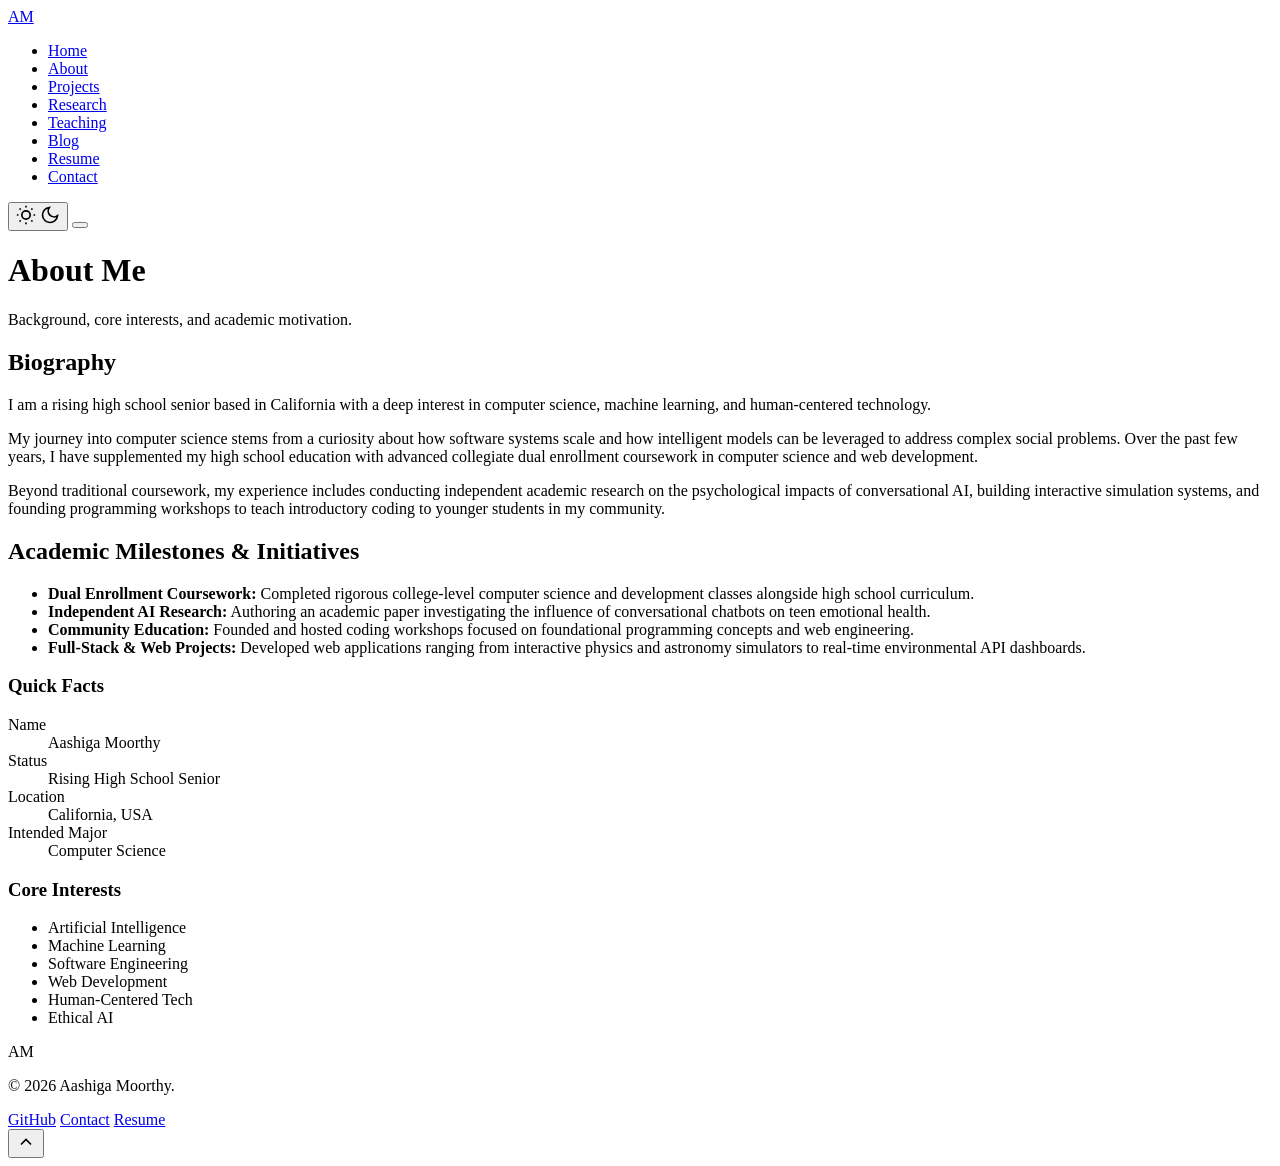
==== about.html @ 973a9c01 "Add About page with biography and academic details This file contains the HTML structure for the Abo" ====
<!DOCTYPE html>
<html lang="en" data-theme="light">
<head>
    <meta charset="UTF-8">
    <meta name="viewport" content="width=device-width, initial-scale=1.0">
    <title>About | Aashiga Moorthy</title>
    <meta name="description" content="Biography and academic background of Aashiga Moorthy, a rising high school senior interested in CS, AI, and Software Engineering.">
    <link rel="preconnect" href="https://fonts.googleapis.com">
    <link rel="preconnect" href="https://fonts.gstatic.com" crossorigin>
    <link href="https://fonts.googleapis.com/css2?family=Inter:wght@300;400;500;600;700&family=JetBrains+Mono:wght@400;500&display=swap" rel="stylesheet">
    <link rel="stylesheet" href="css/style.css">
</head>
<body>
    <div id="loader" class="loader-overlay"><div class="spinner"></div></div>

    <header class="navbar-header">
        <nav class="navbar" aria-label="Main Navigation">
            <a href="index.html" class="nav-logo" aria-label="Aashiga Moorthy Home"><span class="logo-box">AM</span></a>
            <div class="nav-menu" id="navMenu">
                <ul class="nav-list">
                    <li><a href="index.html" class="nav-link">Home</a></li>
                    <li><a href="about.html" class="nav-link active">About</a></li>
                    <li><a href="projects.html" class="nav-link">Projects</a></li>
                    <li><a href="research.html" class="nav-link">Research</a></li>
                    <li><a href="teaching.html" class="nav-link">Teaching</a></li>
                    <li><a href="blog.html" class="nav-link">Blog</a></li>
                    <li><a href="resume.pdf" class="nav-link btn-secondary-nav" target="_blank" rel="noopener">Resume</a></li>
                    <li><a href="contact.html" class="nav-link">Contact</a></li>
                </ul>
            </div>
            <div class="nav-controls">
                <button id="themeToggle" class="theme-toggle" aria-label="Toggle dark and light mode">
                    <svg class="sun-icon" viewBox="0 0 24 24" width="20" height="20" fill="none" stroke="currentColor" stroke-width="2"><circle cx="12" cy="12" r="5"/><path d="M12 1v2M12 21v2M4.22 4.22l1.42 1.42M18.36 18.36l1.42 1.42M1 12h2M21 12h2M4.22 19.78l1.42-1.42M18.36 5.64l1.42-1.42"/></svg>
                    <svg class="moon-icon" viewBox="0 0 24 24" width="20" height="20" fill="none" stroke="currentColor" stroke-width="2"><path d="M21 12.79A9 9 0 1 1 11.21 3 7 7 0 0 0 21 12.79z"/></svg>
                </button>
                <button class="hamburger" id="hamburger" aria-label="Toggle navigation menu"><span class="bar"></span><span class="bar"></span><span class="bar"></span></button>
            </div>
        </nav>
    </header>

    <main id="main-content" class="section">
        <div class="container">
            <header class="page-header scroll-reveal">
                <h1 class="page-title">About Me</h1>
                <p class="page-subtitle">Background, core interests, and academic motivation.</p>
            </header>

            <div class="about-grid">
                <div class="about-main scroll-reveal">
                    <h2>Biography</h2>
                    <p class="lead">I am a rising high school senior based in California with a deep interest in computer science, machine learning, and human-centered technology.</p>
                    <p>My journey into computer science stems from a curiosity about how software systems scale and how intelligent models can be leveraged to address complex social problems. Over the past few years, I have supplemented my high school education with advanced collegiate dual enrollment coursework in computer science and web development.</p>
                    <p>Beyond traditional coursework, my experience includes conducting independent academic research on the psychological impacts of conversational AI, building interactive simulation systems, and founding programming workshops to teach introductory coding to younger students in my community.</p>

                    <div class="divider-line"></div>

                    <h2>Academic Milestones & Initiatives</h2>
                    <ul class="custom-list">
                        <li><strong>Dual Enrollment Coursework:</strong> Completed rigorous college-level computer science and development classes alongside high school curriculum.</li>
                        <li><strong>Independent AI Research:</strong> Authoring an academic paper investigating the influence of conversational chatbots on teen emotional health.</li>
                        <li><strong>Community Education:</strong> Founded and hosted coding workshops focused on foundational programming concepts and web engineering.</li>
                        <li><strong>Full-Stack & Web Projects:</strong> Developed web applications ranging from interactive physics and astronomy simulators to real-time environmental API dashboards.</li>
                    </ul>
                </div>

                <div class="about-sidebar scroll-reveal">
                    <div class="card meta-card">
                        <h3>Quick Facts</h3>
                        <dl class="meta-list">
                            <dt>Name</dt><dd>Aashiga Moorthy</dd>
                            <dt>Status</dt><dd>Rising High School Senior</dd>
                            <dt>Location</dt><dd>California, USA</dd>
                            <dt>Intended Major</dt><dd>Computer Science</dd>
                        </dl>
                    </div>

                    <div class="card meta-card">
                        <h3>Core Interests</h3>
                        <ul class="pill-list">
                            <li class="pill">Artificial Intelligence</li>
                            <li class="pill">Machine Learning</li>
                            <li class="pill">Software Engineering</li>
                            <li class="pill">Web Development</li>
                            <li class="pill">Human-Centered Tech</li>
                            <li class="pill">Ethical AI</li>
                        </ul>
                    </div>
                </div>
            </div>
        </div>
    </main>

    <footer class="footer">
        <div class="container footer-container">
            <div class="footer-info"><span class="footer-logo">AM</span><p>&copy; 2026 Aashiga Moorthy.</p></div>
            <div class="footer-links">
                <a href="https://github.com/AashigaM" target="_blank" rel="noopener">GitHub</a>
                <a href="contact.html">Contact</a>
                <a href="resume.pdf" target="_blank" rel="noopener">Resume</a>
            </div>
        </div>
    </footer>

    <button id="backToTop" class="back-to-top" aria-label="Back to top"><svg viewBox="0 0 24 24" width="20" height="20" fill="none" stroke="currentColor" stroke-width="2"><path d="M18 15l-6-6-6 6"/></svg></button>
    <script src="js/script.js"></script>
</body>
</html>
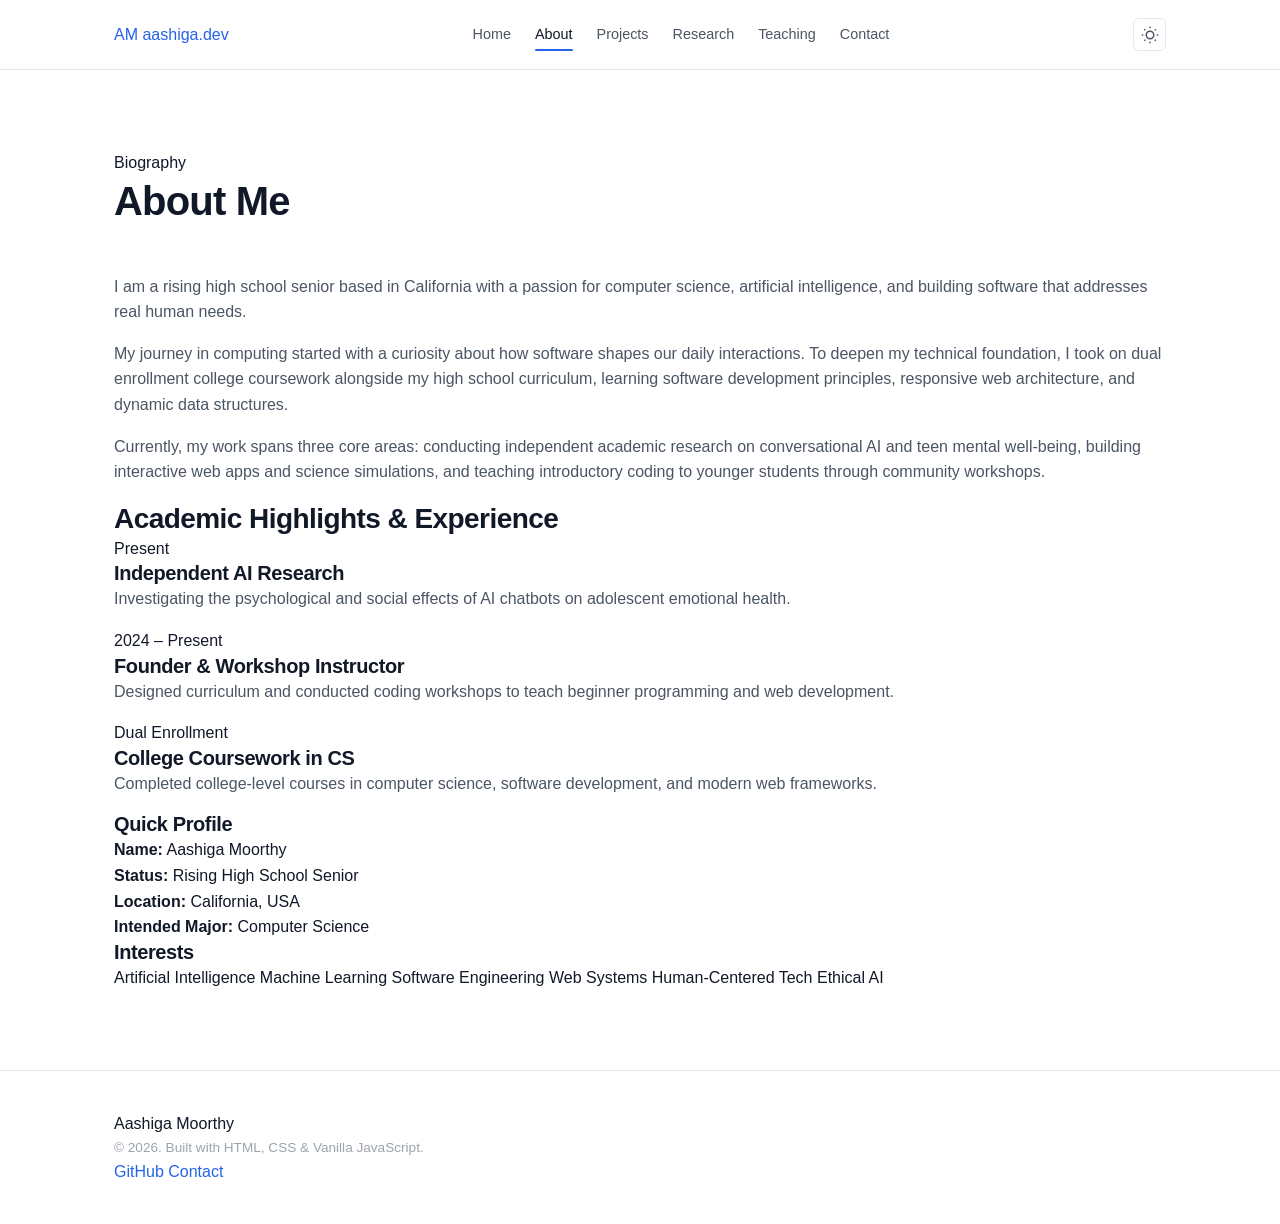
==== commit 86bc80ac: "Revise About page layout and content Updated the About page with new content structure and styling." ====
--- a/about.html
+++ b/about.html
@@ -4,18 +4,18 @@
     <meta charset="UTF-8">
     <meta name="viewport" content="width=device-width, initial-scale=1.0">
     <title>About | Aashiga Moorthy</title>
-    <meta name="description" content="Biography and academic background of Aashiga Moorthy, a rising high school senior interested in CS, AI, and Software Engineering.">
     <link rel="preconnect" href="https://fonts.googleapis.com">
     <link rel="preconnect" href="https://fonts.gstatic.com" crossorigin>
-    <link href="https://fonts.googleapis.com/css2?family=Inter:wght@300;400;500;600;700&family=JetBrains+Mono:wght@400;500&display=swap" rel="stylesheet">
+    <link href="https://fonts.googleapis.com/css2?family=Plus+Jakarta+Sans:wght@300;400;500;600;700&family=JetBrains+Mono:wght@400;500&display=swap" rel="stylesheet">
     <link rel="stylesheet" href="css/style.css">
 </head>
 <body>
-    <div id="loader" class="loader-overlay"><div class="spinner"></div></div>
-
     <header class="navbar-header">
         <nav class="navbar" aria-label="Main Navigation">
-            <a href="index.html" class="nav-logo" aria-label="Aashiga Moorthy Home"><span class="logo-box">AM</span></a>
+            <a href="index.html" class="nav-brand">
+                <span class="brand-avatar">AM</span>
+                <span class="brand-name">aashiga.dev</span>
+            </a>
             <div class="nav-menu" id="navMenu">
                 <ul class="nav-list">
                     <li><a href="index.html" class="nav-link">Home</a></li>
@@ -23,85 +23,106 @@
                     <li><a href="projects.html" class="nav-link">Projects</a></li>
                     <li><a href="research.html" class="nav-link">Research</a></li>
                     <li><a href="teaching.html" class="nav-link">Teaching</a></li>
-                    <li><a href="blog.html" class="nav-link">Blog</a></li>
-                    <li><a href="resume.pdf" class="nav-link btn-secondary-nav" target="_blank" rel="noopener">Resume</a></li>
                     <li><a href="contact.html" class="nav-link">Contact</a></li>
                 </ul>
             </div>
             <div class="nav-controls">
-                <button id="themeToggle" class="theme-toggle" aria-label="Toggle dark and light mode">
-                    <svg class="sun-icon" viewBox="0 0 24 24" width="20" height="20" fill="none" stroke="currentColor" stroke-width="2"><circle cx="12" cy="12" r="5"/><path d="M12 1v2M12 21v2M4.22 4.22l1.42 1.42M18.36 18.36l1.42 1.42M1 12h2M21 12h2M4.22 19.78l1.42-1.42M18.36 5.64l1.42-1.42"/></svg>
-                    <svg class="moon-icon" viewBox="0 0 24 24" width="20" height="20" fill="none" stroke="currentColor" stroke-width="2"><path d="M21 12.79A9 9 0 1 1 11.21 3 7 7 0 0 0 21 12.79z"/></svg>
+                <button id="themeToggle" class="theme-toggle" aria-label="Toggle theme">
+                    <svg class="sun-icon" viewBox="0 0 24 24" width="18" height="18" fill="none" stroke="currentColor" stroke-width="2"><circle cx="12" cy="12" r="5"/><path d="M12 1v2M12 21v2M4.22 4.22l1.42 1.42M18.36 18.36l1.42 1.42M1 12h2M21 12h2M4.22 19.78l1.42-1.42M18.36 5.64l1.42-1.42"/></svg>
+                    <svg class="moon-icon" viewBox="0 0 24 24" width="18" height="18" fill="none" stroke="currentColor" stroke-width="2"><path d="M21 12.79A9 9 0 1 1 11.21 3 7 7 0 0 0 21 12.79z"/></svg>
                 </button>
-                <button class="hamburger" id="hamburger" aria-label="Toggle navigation menu"><span class="bar"></span><span class="bar"></span><span class="bar"></span></button>
+                <button class="hamburger" id="hamburger" aria-label="Menu"><span class="bar"></span><span class="bar"></span></button>
             </div>
         </nav>
     </header>
 
-    <main id="main-content" class="section">
+    <main class="section">
         <div class="container">
-            <header class="page-header scroll-reveal">
-                <h1 class="page-title">About Me</h1>
-                <p class="page-subtitle">Background, core interests, and academic motivation.</p>
-            </header>
+            <div class="page-header">
+                <span class="section-tag">Biography</span>
+                <h1>About Me</h1>
+            </div>
 
-            <div class="about-grid">
-                <div class="about-main scroll-reveal">
-                    <h2>Biography</h2>
-                    <p class="lead">I am a rising high school senior based in California with a deep interest in computer science, machine learning, and human-centered technology.</p>
-                    <p>My journey into computer science stems from a curiosity about how software systems scale and how intelligent models can be leveraged to address complex social problems. Over the past few years, I have supplemented my high school education with advanced collegiate dual enrollment coursework in computer science and web development.</p>
-                    <p>Beyond traditional coursework, my experience includes conducting independent academic research on the psychological impacts of conversational AI, building interactive simulation systems, and founding programming workshops to teach introductory coding to younger students in my community.</p>
+            <div class="about-layout">
+                <div class="about-bio">
+                    <p class="bio-lead">
+                        I am a rising high school senior based in California with a passion for computer science, artificial intelligence, and building software that addresses real human needs.
+                    </p>
+                    <p>
+                        My journey in computing started with a curiosity about how software shapes our daily interactions. To deepen my technical foundation, I took on dual enrollment college coursework alongside my high school curriculum, learning software development principles, responsive web architecture, and dynamic data structures.
+                    </p>
+                    <p>
+                        Currently, my work spans three core areas: conducting independent academic research on conversational AI and teen mental well-being, building interactive web apps and science simulations, and teaching introductory coding to younger students through community workshops.
+                    </p>
 
-                    <div class="divider-line"></div>
+                    <div class="divider"></div>
 
-                    <h2>Academic Milestones & Initiatives</h2>
-                    <ul class="custom-list">
-                        <li><strong>Dual Enrollment Coursework:</strong> Completed rigorous college-level computer science and development classes alongside high school curriculum.</li>
-                        <li><strong>Independent AI Research:</strong> Authoring an academic paper investigating the influence of conversational chatbots on teen emotional health.</li>
-                        <li><strong>Community Education:</strong> Founded and hosted coding workshops focused on foundational programming concepts and web engineering.</li>
-                        <li><strong>Full-Stack & Web Projects:</strong> Developed web applications ranging from interactive physics and astronomy simulators to real-time environmental API dashboards.</li>
-                    </ul>
+                    <h2 class="subheading">Academic Highlights & Experience</h2>
+                    <div class="timeline">
+                        <div class="timeline-item">
+                            <span class="time-period">Present</span>
+                            <div class="time-content">
+                                <h3>Independent AI Research</h3>
+                                <p>Investigating the psychological and social effects of AI chatbots on adolescent emotional health.</p>
+                            </div>
+                        </div>
+                        <div class="timeline-item">
+                            <span class="time-period">2024 &ndash; Present</span>
+                            <div class="time-content">
+                                <h3>Founder & Workshop Instructor</h3>
+                                <p>Designed curriculum and conducted coding workshops to teach beginner programming and web development.</p>
+                            </div>
+                        </div>
+                        <div class="timeline-item">
+                            <span class="time-period">Dual Enrollment</span>
+                            <div class="time-content">
+                                <h3>College Coursework in CS</h3>
+                                <p>Completed college-level courses in computer science, software development, and modern web frameworks.</p>
+                            </div>
+                        </div>
+                    </div>
                 </div>
 
-                <div class="about-sidebar scroll-reveal">
-                    <div class="card meta-card">
-                        <h3>Quick Facts</h3>
-                        <dl class="meta-list">
-                            <dt>Name</dt><dd>Aashiga Moorthy</dd>
-                            <dt>Status</dt><dd>Rising High School Senior</dd>
-                            <dt>Location</dt><dd>California, USA</dd>
-                            <dt>Intended Major</dt><dd>Computer Science</dd>
-                        </dl>
+                <aside class="about-sidebar">
+                    <div class="sidebar-box">
+                        <h3>Quick Profile</h3>
+                        <ul class="info-list">
+                            <li><strong>Name:</strong> Aashiga Moorthy</li>
+                            <li><strong>Status:</strong> Rising High School Senior</li>
+                            <li><strong>Location:</strong> California, USA</li>
+                            <li><strong>Intended Major:</strong> Computer Science</li>
+                        </ul>
                     </div>
 
-                    <div class="card meta-card">
-                        <h3>Core Interests</h3>
-                        <ul class="pill-list">
-                            <li class="pill">Artificial Intelligence</li>
-                            <li class="pill">Machine Learning</li>
-                            <li class="pill">Software Engineering</li>
-                            <li class="pill">Web Development</li>
-                            <li class="pill">Human-Centered Tech</li>
-                            <li class="pill">Ethical AI</li>
-                        </ul>
+                    <div class="sidebar-box">
+                        <h3>Interests</h3>
+                        <div class="chip-container">
+                            <span class="chip">Artificial Intelligence</span>
+                            <span class="chip">Machine Learning</span>
+                            <span class="chip">Software Engineering</span>
+                            <span class="chip">Web Systems</span>
+                            <span class="chip">Human-Centered Tech</span>
+                            <span class="chip">Ethical AI</span>
+                        </div>
                     </div>
-                </div>
+                </aside>
             </div>
         </div>
     </main>
 
     <footer class="footer">
-        <div class="container footer-container">
-            <div class="footer-info"><span class="footer-logo">AM</span><p>&copy; 2026 Aashiga Moorthy.</p></div>
-            <div class="footer-links">
+        <div class="container footer-content">
+            <div class="footer-left">
+                <span class="footer-brand">Aashiga Moorthy</span>
+                <p>&copy; 2026. Built with HTML, CSS & Vanilla JavaScript.</p>
+            </div>
+            <div class="footer-right">
                 <a href="https://github.com/AashigaM" target="_blank" rel="noopener">GitHub</a>
                 <a href="contact.html">Contact</a>
-                <a href="resume.pdf" target="_blank" rel="noopener">Resume</a>
             </div>
         </div>
     </footer>
 
-    <button id="backToTop" class="back-to-top" aria-label="Back to top"><svg viewBox="0 0 24 24" width="20" height="20" fill="none" stroke="currentColor" stroke-width="2"><path d="M18 15l-6-6-6 6"/></svg></button>
     <script src="js/script.js"></script>
 </body>
 </html>
--- a/css/style.css
+++ b/css/style.css
@@ -0,0 +1,848 @@
+/* ==========================================================================
+   AASHIGA MOORTHY PORTFOLIO STYLESHEET
+   Design System: Inspired by Apple, Vercel, Linear, & GitHub Engineering
+   ========================================================================== */
+
+/* --- CSS Variables & Color Themes --- */
+:root {
+    --bg-primary: #FFFFFF;
+    --bg-secondary: #F8F9FA;
+    --bg-tertiary: #F1F3F5;
+    --text-primary: #111827;
+    --text-secondary: #4B5563;
+    --text-muted: #9CA3AF;
+    --accent: #2563EB;
+    --accent-hover: #1D4ED8;
+    --accent-light: #EFF6FF;
+    --border-color: #E5E7EB;
+    --card-shadow: 0 1px 3px rgba(0, 0, 0, 0.05), 0 1px 2px rgba(0, 0, 0, 0.03);
+    --card-shadow-hover: 0 10px 25px -5px rgba(0, 0, 0, 0.05), 0 8px 10px -6px rgba(0, 0, 0, 0.01);
+    --font-sans: 'Inter', -apple-system, BlinkMacSystemFont, "Segoe UI", Roboto, sans-serif;
+    --font-mono: 'JetBrains Mono', monospace;
+    --transition: all 0.25s cubic-bezier(0.16, 1, 0.3, 1);
+    --max-width: 1100px;
+    --header-height: 70px;
+}
+
+[data-theme="dark"] {
+    --bg-primary: #0D1117;
+    --bg-secondary: #161B22;
+    --bg-tertiary: #21262D;
+    --text-primary: #F0F6FC;
+    --text-secondary: #8B949E;
+    --text-muted: #6E7681;
+    --accent: #3B82F6;
+    --accent-hover: #60A5FA;
+    --accent-light: rgba(59, 130, 246, 0.1);
+    --border-color: #30363D;
+    --card-shadow: 0 1px 3px rgba(0, 0, 0, 0.3);
+    --card-shadow-hover: 0 10px 25px -5px rgba(0, 0, 0, 0.5);
+}
+
+/* --- Global Resets & Base --- */
+*, *::before, *::after {
+    box-sizing: border-box;
+    margin: 0;
+    padding: 0;
+}
+
+html {
+    scroll-behavior: smooth;
+    font-size: 16px;
+}
+
+body {
+    font-family: var(--font-sans);
+    background-color: var(--bg-primary);
+    color: var(--text-primary);
+    line-height: 1.6;
+    -webkit-font-smoothing: antialiased;
+    transition: background-color 0.3s ease, color 0.3s ease;
+    display: flex;
+    flex-direction: column;
+    min-height: 100vh;
+}
+
+main {
+    flex: 1;
+}
+
+a {
+    color: var(--accent);
+    text-decoration: none;
+    transition: var(--transition);
+}
+
+a:hover {
+    color: var(--accent-hover);
+}
+
+ul {
+    list-style: none;
+}
+
+/* --- Typography --- */
+h1, h2, h3, h4, h5, h6 {
+    color: var(--text-primary);
+    font-weight: 600;
+    line-height: 1.25;
+    letter-spacing: -0.02em;
+}
+
+h1 { font-size: 2.5rem; }
+h2 { font-size: 1.75rem; }
+h3 { font-size: 1.25rem; }
+
+p {
+    color: var(--text-secondary);
+    margin-bottom: 1rem;
+}
+
+p.lead {
+    font-size: 1.125rem;
+    color: var(--text-primary);
+}
+
+.section-heading {
+    margin-bottom: 1.5rem;
+    font-size: 1.5rem;
+    border-bottom: 1px solid var(--border-color);
+    padding-bottom: 0.5rem;
+}
+
+/* --- Layout Components --- */
+.container {
+    max-width: var(--max-width);
+    margin: 0 auto;
+    padding: 0 1.5rem;
+}
+
+.section {
+    padding: 5rem 0;
+}
+
+.bg-alt {
+    background-color: var(--bg-secondary);
+    border-top: 1px solid var(--border-color);
+    border-bottom: 1px solid var(--border-color);
+}
+
+.grid {
+    display: grid;
+    gap: 1.5rem;
+}
+
+.grid-3 {
+    grid-template-columns: repeat(auto-fit, minmax(300px, 1fr));
+}
+
+/* --- Navigation Header --- */
+.navbar-header {
+    position: sticky;
+    top: 0;
+    z-index: 1000;
+    background-color: rgba(255, 255, 255, 0.8);
+    backdrop-filter: blur(12px);
+    -webkit-backdrop-filter: blur(12px);
+    border-bottom: 1px solid var(--border-color);
+    height: var(--header-height);
+}
+
+[data-theme="dark"] .navbar-header {
+    background-color: rgba(13, 17, 23, 0.8);
+}
+
+.navbar {
+    max-width: var(--max-width);
+    margin: 0 auto;
+    padding: 0 1.5rem;
+    height: 100%;
+    display: flex;
+    align-items: center;
+    justify-content: space-between;
+}
+
+.logo-box {
+    display: inline-flex;
+    align-items: center;
+    justify-content: center;
+    width: 38px;
+    height: 38px;
+    background-color: var(--text-primary);
+    color: var(--bg-primary);
+    font-weight: 700;
+    font-family: var(--font-mono);
+    border-radius: 8px;
+    font-size: 0.9rem;
+    letter-spacing: 0.5px;
+}
+
+.nav-list {
+    display: flex;
+    align-items: center;
+    gap: 1.5rem;
+}
+
+.nav-link {
+    color: var(--text-secondary);
+    font-size: 0.9rem;
+    font-weight: 500;
+    padding: 0.4rem 0;
+    position: relative;
+}
+
+.nav-link:hover, .nav-link.active {
+    color: var(--text-primary);
+}
+
+.nav-link.active::after {
+    content: '';
+    position: absolute;
+    bottom: -2px;
+    left: 0;
+    width: 100%;
+    height: 2px;
+    background-color: var(--accent);
+    border-radius: 2px;
+}
+
+.btn-secondary-nav {
+    border: 1px solid var(--border-color);
+    padding: 0.3rem 0.8rem !important;
+    border-radius: 6px;
+}
+
+.nav-controls {
+    display: flex;
+    align-items: center;
+    gap: 0.75rem;
+}
+
+/* Theme Toggle Button */
+.theme-toggle {
+    background: none;
+    border: 1px solid var(--border-color);
+    color: var(--text-secondary);
+    padding: 0.4rem;
+    border-radius: 6px;
+    cursor: pointer;
+    display: flex;
+    align-items: center;
+    justify-content: center;
+    transition: var(--transition);
+}
+
+.theme-toggle:hover {
+    color: var(--text-primary);
+    background-color: var(--bg-tertiary);
+}
+
+.moon-icon { display: none; }
+[data-theme="dark"] .sun-icon { display: none; }
+[data-theme="dark"] .moon-icon { display: block; }
+
+/* Hamburger Menu */
+.hamburger {
+    display: none;
+    background: none;
+    border: none;
+    cursor: pointer;
+    flex-direction: column;
+    gap: 4px;
+}
+
+.hamburger .bar {
+    width: 20px;
+    height: 2px;
+    background-color: var(--text-primary);
+    transition: var(--transition);
+}
+
+/* --- Hero Section --- */
+.hero-section {
+    padding: 6rem 0 4rem;
+}
+
+.hero-container {
+    display: grid;
+    grid-template-columns: 1.2fr 0.8fr;
+    gap: 3rem;
+    align-items: center;
+}
+
+.badge {
+    display: inline-block;
+    padding: 0.25rem 0.75rem;
+    background-color: var(--bg-tertiary);
+    color: var(--text-secondary);
+    font-size: 0.8rem;
+    font-weight: 600;
+    border-radius: 20px;
+    margin-bottom: 1rem;
+    border: 1px solid var(--border-color);
+}
+
+.badge-accent {
+    background-color: var(--accent-light);
+    color: var(--accent);
+    border-color: rgba(37, 99, 235, 0.2);
+}
+
+.hero-name {
+    font-size: 3rem;
+    font-weight: 700;
+    margin-bottom: 0.5rem;
+}
+
+.hero-title {
+    font-size: 1.1rem;
+    font-weight: 500;
+    color: var(--text-secondary);
+    margin-bottom: 1.5rem;
+}
+
+.hero-title .divider {
+    color: var(--text-muted);
+    margin: 0 0.3rem;
+}
+
+.hero-headline {
+    font-size: 1.25rem;
+    color: var(--text-primary);
+    font-weight: 500;
+    margin-bottom: 1rem;
+}
+
+.hero-description {
+    font-size: 1rem;
+    margin-bottom: 2rem;
+}
+
+.hero-cta {
+    display: flex;
+    flex-wrap: wrap;
+    gap: 0.75rem;
+}
+
+/* Hero Abstract Graphic */
+.hero-visual {
+    display: flex;
+    justify-content: center;
+    align-items: center;
+}
+
+.geometric-graphic {
+    position: relative;
+    width: 100%;
+    max-width: 320px;
+    height: 320px;
+    display: flex;
+    align-items: center;
+    justify-content: center;
+}
+
+.geo-circle {
+    position: absolute;
+    border-radius: 50%;
+    border: 1px solid var(--border-color);
+}
+
+.ring-1 { width: 280px; height: 280px; animation: spin 20s linear infinite; }
+.ring-2 { width: 200px; height: 200px; border-style: dashed; animation: spin 35s linear infinite reverse; }
+
+.code-box {
+    position: relative;
+    z-index: 2;
+    background-color: var(--bg-secondary);
+    border: 1px solid var(--border-color);
+    padding: 1.25rem;
+    border-radius: 12px;
+    font-family: var(--font-mono);
+    font-size: 0.8rem;
+    box-shadow: var(--card-shadow);
+}
+
+.code-line { display: block; margin-bottom: 0.2rem; }
+.token-keyword { color: #D73A49; }
+[data-theme="dark"] .token-keyword { color: #FF7B72; }
+.token-string { color: #032F62; }
+[data-theme="dark"] .token-string { color: #A5D6FF; }
+
+@keyframes spin {
+    from { transform: rotate(0deg); }
+    to { transform: rotate(360deg); }
+}
+
+/* --- Buttons & Cards --- */
+.btn {
+    display: inline-flex;
+    align-items: center;
+    gap: 0.5rem;
+    padding: 0.6rem 1.25rem;
+    font-size: 0.9rem;
+    font-weight: 500;
+    border-radius: 8px;
+    cursor: pointer;
+    transition: var(--transition);
+    border: 1px solid transparent;
+}
+
+.btn-primary {
+    background-color: var(--accent);
+    color: #FFFFFF;
+}
+
+.btn-primary:hover {
+    background-color: var(--accent-hover);
+    color: #FFFFFF;
+}
+
+.btn-secondary {
+    background-color: var(--bg-tertiary);
+    color: var(--text-primary);
+    border-color: var(--border-color);
+}
+
+.btn-secondary:hover {
+    background-color: var(--border-color);
+}
+
+.btn-outline {
+    background-color: transparent;
+    color: var(--text-primary);
+    border-color: var(--border-color);
+}
+
+.btn-outline:hover {
+    background-color: var(--bg-tertiary);
+}
+
+.btn-sm {
+    padding: 0.4rem 0.8rem;
+    font-size: 0.8rem;
+}
+
+.btn-full {
+    width: 100%;
+    justify-content: center;
+}
+
+.btn.disabled {
+    opacity: 0.6;
+    cursor: not-allowed;
+    pointer-events: none;
+}
+
+.card {
+    background-color: var(--bg-primary);
+    border: 1px solid var(--border-color);
+    border-radius: 12px;
+    padding: 1.5rem;
+    box-shadow: var(--card-shadow);
+    transition: var(--transition);
+}
+
+.card:hover {
+    box-shadow: var(--card-shadow-hover);
+    border-color: var(--accent);
+}
+
+.link-arrow {
+    font-size: 0.9rem;
+    font-weight: 500;
+    display: inline-flex;
+    align-items: center;
+}
+
+/* --- Page Headers --- */
+.page-header {
+    margin-bottom: 3rem;
+}
+
+.page-title {
+    font-size: 2.25rem;
+    margin-bottom: 0.5rem;
+}
+
+.page-subtitle {
+    font-size: 1.1rem;
+    color: var(--text-secondary);
+}
+
+/* --- About Page --- */
+.about-grid {
+    display: grid;
+    grid-template-columns: 1fr 300px;
+    gap: 3rem;
+}
+
+.divider-line {
+    height: 1px;
+    background-color: var(--border-color);
+    margin: 2rem 0;
+}
+
+.custom-list {
+    margin-top: 1rem;
+}
+
+.custom-list li {
+    position: relative;
+    padding-left: 1.25rem;
+    margin-bottom: 0.75rem;
+    color: var(--text-secondary);
+}
+
+.custom-list li::before {
+    content: "•";
+    color: var(--accent);
+    position: absolute;
+    left: 0;
+    font-weight: bold;
+}
+
+.meta-card { margin-bottom: 1.5rem; }
+
+.meta-list dt {
+    font-size: 0.75rem;
+    text-transform: uppercase;
+    color: var(--text-muted);
+    font-weight: 600;
+    margin-top: 0.75rem;
+}
+
+.meta-list dd {
+    font-size: 0.95rem;
+    color: var(--text-primary);
+    font-weight: 500;
+}
+
+.pill-list {
+    display: flex;
+    flex-wrap: wrap;
+    gap: 0.5rem;
+    margin-top: 0.5rem;
+}
+
+.pill {
+    background-color: var(--bg-tertiary);
+    color: var(--text-secondary);
+    padding: 0.25rem 0.6rem;
+    border-radius: 6px;
+    font-size: 0.8rem;
+    border: 1px solid var(--border-color);
+}
+
+/* --- Projects Page --- */
+.projects-list {
+    display: flex;
+    flex-direction: column;
+    gap: 2rem;
+}
+
+.project-card {
+    display: flex;
+    flex-direction: column;
+    gap: 1rem;
+}
+
+.project-header {
+    display: flex;
+    justify-content: space-between;
+    align-items: flex-start;
+    gap: 1rem;
+}
+
+.project-links {
+    display: flex;
+    gap: 0.5rem;
+}
+
+.project-desc {
+    font-size: 1rem;
+    color: var(--text-secondary);
+}
+
+.tag-group {
+    display: flex;
+    flex-wrap: wrap;
+    gap: 0.4rem;
+}
+
+.tag {
+    font-family: var(--font-mono);
+    font-size: 0.75rem;
+    background-color: var(--bg-tertiary);
+    color: var(--text-secondary);
+    padding: 0.2rem 0.5rem;
+    border-radius: 4px;
+}
+
+.case-study-toggle {
+    background: none;
+    border: none;
+    color: var(--accent);
+    font-size: 0.85rem;
+    font-weight: 500;
+    cursor: pointer;
+    align-self: flex-start;
+    padding: 0;
+    margin-top: 0.5rem;
+}
+
+.case-study-content {
+    margin-top: 1rem;
+    padding-top: 1rem;
+    border-top: 1px dashed var(--border-color);
+}
+
+.case-study-content.hidden {
+    display: none;
+}
+
+.case-study-grid {
+    display: grid;
+    grid-template-columns: repeat(auto-fit, minmax(280px, 1fr));
+    gap: 1rem;
+    font-size: 0.875rem;
+    color: var(--text-secondary);
+}
+
+.coming-soon {
+    border-style: dashed;
+    background-color: var(--bg-secondary);
+}
+
+/* --- Research Page --- */
+.research-paper-card {
+    padding: 2.5rem;
+}
+
+.paper-header {
+    border-bottom: 1px solid var(--border-color);
+    padding-bottom: 1.5rem;
+    margin-bottom: 1.5rem;
+}
+
+.author-tag {
+    display: inline-block;
+    margin-top: 0.5rem;
+    font-size: 0.9rem;
+    color: var(--accent);
+    font-weight: 500;
+}
+
+.paper-section {
+    margin-bottom: 1.5rem;
+}
+
+.paper-section h3 {
+    font-size: 1rem;
+    text-transform: uppercase;
+    letter-spacing: 0.05em;
+    color: var(--text-muted);
+    margin-bottom: 0.4rem;
+}
+
+.status-box {
+    background-color: var(--accent-light);
+    border-left: 3px solid var(--accent);
+    padding: 0.75rem 1rem;
+    border-radius: 0 6px 6px 0;
+}
+
+.paper-actions {
+    margin-top: 2rem;
+    padding-top: 1.5rem;
+    border-top: 1px solid var(--border-color);
+}
+
+/* --- Teaching & Blog --- */
+.teaching-overview { margin-bottom: 2rem; }
+.blog-list { display: flex; flex-direction: column; gap: 1.5rem; }
+.blog-meta { font-size: 0.8rem; color: var(--text-muted); margin-bottom: 0.25rem; }
+
+/* --- Contact Page --- */
+.contact-grid {
+    display: grid;
+    grid-template-columns: 1fr 1.2fr;
+    gap: 2rem;
+}
+
+.contact-links {
+    display: flex;
+    flex-direction: column;
+    gap: 1rem;
+    margin-top: 1.5rem;
+}
+
+.contact-form {
+    display: flex;
+    flex-direction: column;
+    gap: 1rem;
+    margin-top: 1rem;
+}
+
+.form-group {
+    display: flex;
+    flex-direction: column;
+    gap: 0.3rem;
+}
+
+.form-group label {
+    font-size: 0.85rem;
+    font-weight: 500;
+}
+
+.form-input {
+    width: 100%;
+    padding: 0.6rem 0.8rem;
+    border-radius: 6px;
+    border: 1px solid var(--border-color);
+    background-color: var(--bg-primary);
+    color: var(--text-primary);
+    font-family: var(--font-sans);
+    font-size: 0.9rem;
+}
+
+.form-input:focus {
+    outline: none;
+    border-color: var(--accent);
+}
+
+/* --- Footer --- */
+.footer {
+    border-top: 1px solid var(--border-color);
+    padding: 2.5rem 0;
+    margin-top: auto;
+    background-color: var(--bg-primary);
+}
+
+.footer-container {
+    display: flex;
+    justify-content: space-between;
+    align-items: center;
+    flex-wrap: wrap;
+    gap: 1rem;
+}
+
+.footer-info {
+    display: flex;
+    align-items: center;
+    gap: 1rem;
+}
+
+.footer-logo {
+    font-family: var(--font-mono);
+    font-weight: bold;
+    font-size: 0.8rem;
+    padding: 0.2rem 0.4rem;
+    background-color: var(--bg-tertiary);
+    border-radius: 4px;
+}
+
+.footer p { margin: 0; font-size: 0.85rem; color: var(--text-muted); }
+
+.footer-links {
+    display: flex;
+    gap: 1.25rem;
+}
+
+.footer-links a {
+    font-size: 0.85rem;
+    color: var(--text-secondary);
+}
+
+/* --- Interactive Elements & Animations --- */
+.scroll-reveal {
+    opacity: 0;
+    transform: translateY(15px);
+    transition: opacity 0.5s ease, transform 0.5s ease;
+}
+
+.scroll-reveal.visible {
+    opacity: 1;
+    transform: translateY(0);
+}
+
+.back-to-top {
+    position: fixed;
+    bottom: 2rem;
+    right: 2rem;
+    background-color: var(--bg-secondary);
+    color: var(--text-primary);
+    border: 1px solid var(--border-color);
+    width: 40px;
+    height: 40px;
+    border-radius: 50%;
+    cursor: pointer;
+    display: flex;
+    align-items: center;
+    justify-content: center;
+    opacity: 0;
+    visibility: hidden;
+    transition: var(--transition);
+    box-shadow: var(--card-shadow);
+    z-index: 900;
+}
+
+.back-to-top.visible {
+    opacity: 1;
+    visibility: visible;
+}
+
+/* Loading Overlay */
+.loader-overlay {
+    position: fixed;
+    top: 0;
+    left: 0;
+    width: 100vw;
+    height: 100vh;
+    background-color: var(--bg-primary);
+    display: flex;
+    align-items: center;
+    justify-content: center;
+    z-index: 9999;
+    transition: opacity 0.3s ease, visibility 0.3s ease;
+}
+
+.loader-overlay.hidden {
+    opacity: 0;
+    visibility: hidden;
+}
+
+.spinner {
+    width: 32px;
+    height: 32px;
+    border: 3px solid var(--border-color);
+    border-top-color: var(--accent);
+    border-radius: 50%;
+    animation: spin 0.8s linear infinite;
+}
+
+/* --- Responsive Media Queries --- */
+@media (max-width: 868px) {
+    .hero-container { grid-template-columns: 1fr; text-align: center; }
+    .hero-cta { justify-content: center; }
+    .hero-visual { display: none; }
+    .about-grid, .contact-grid { grid-template-columns: 1fr; }
+    
+    .hamburger { display: flex; }
+    
+    .nav-menu {
+        position: fixed;
+        top: var(--header-height);
+        left: -100%;
+        width: 100%;
+        height: calc(100vh - var(--header-height));
+        background-color: var(--bg-primary);
+        transition: 0.3s ease;
+        padding: 2rem;
+        border-top: 1px solid var(--border-color);
+    }
+
+    .nav-menu.active { left: 0; }
+    .nav-list { flex-direction: column; align-items: flex-start; gap: 1.5rem; }
+    .nav-link { font-size: 1.1rem; }
+    .project-header { flex-direction: column; }
+}
